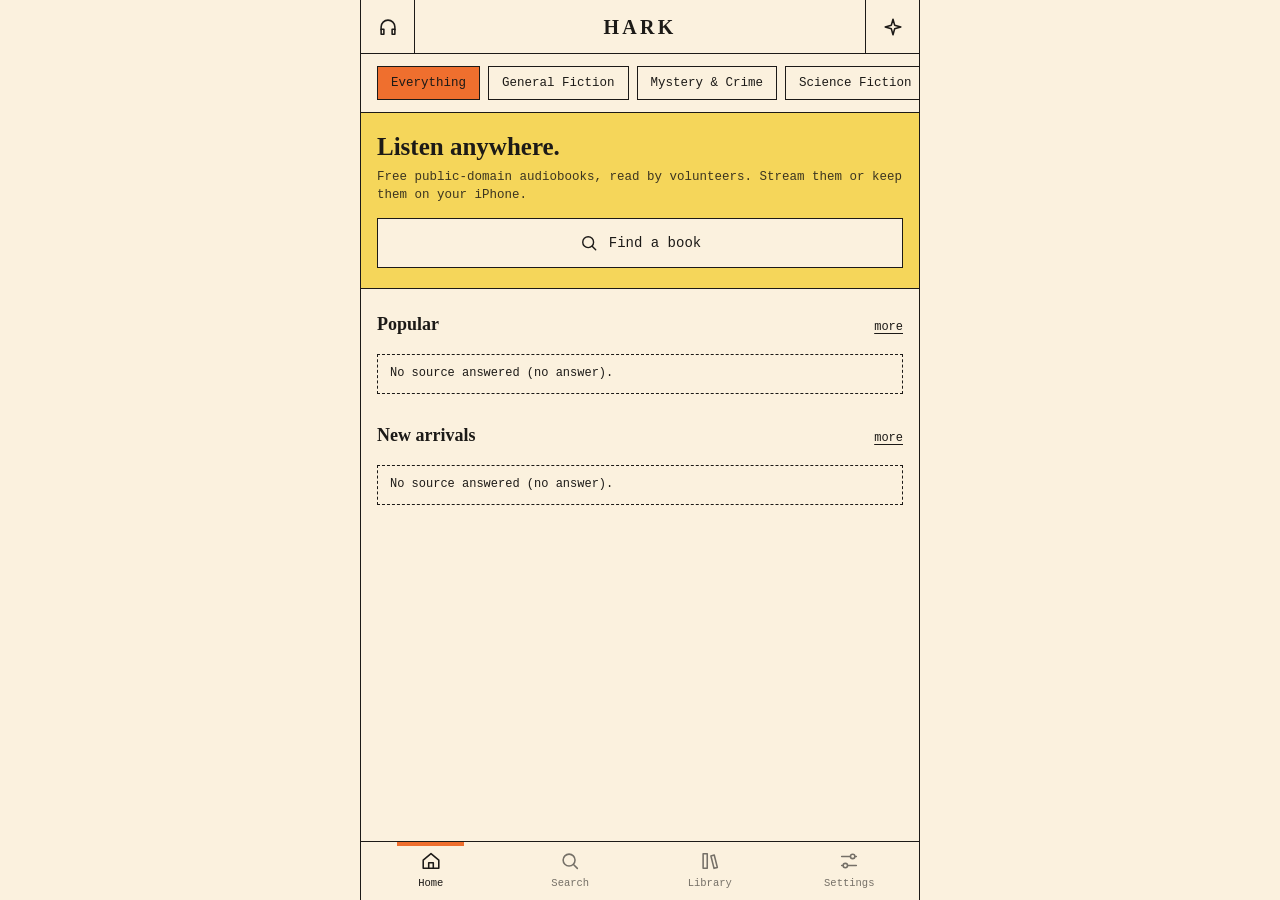
==== index.html @ 47c73001 "Hark: home-screen audiobook player for public-domain recordings Co-Authored-By: Claude Fable 5.2 <no" ====
<!doctype html>
<html lang="en">
<head>
<meta charset="utf-8">
<meta name="viewport" content="width=device-width, initial-scale=1, viewport-fit=cover">
<meta http-equiv="Content-Security-Policy" content="default-src 'self'; script-src 'self' https://librivox.org; style-src 'self'; img-src 'self' data: blob: https://archive.org https://*.archive.org; media-src 'self' data: blob: https://archive.org https://*.archive.org; connect-src 'self' https://archive.org https://*.archive.org; worker-src 'self'; manifest-src 'self'; base-uri 'none'; form-action 'none'">
<meta name="referrer" content="no-referrer">
<title>Hark</title>
<meta name="description" content="A light player for free public-domain audiobooks.">
<meta name="theme-color" content="#FBF1DE">
<meta name="apple-mobile-web-app-capable" content="yes">
<meta name="mobile-web-app-capable" content="yes">
<meta name="apple-mobile-web-app-title" content="Hark">
<meta name="apple-mobile-web-app-status-bar-style" content="default">
<meta name="format-detection" content="telephone=no">
<link rel="manifest" href="manifest.webmanifest">
<link rel="apple-touch-icon" href="icons/icon-180.png">
<link rel="icon" href="icons/icon-192.png" type="image/png">
<link rel="stylesheet" href="css/app.css">
<script src="js/boot.js"></script>
</head>
<body>
<div id="app">
  <div id="screens"></div>
  <div id="mini" hidden></div>
  <nav id="tabs" aria-label="Main"></nav>
</div>
<div id="player" aria-hidden="true"></div>
<div id="scrim" hidden></div>
<div id="sheet" role="dialog" aria-modal="true" hidden></div>
<div id="toast" role="status" hidden></div>
<input type="file" id="pick" accept="image/*" hidden>
<noscript>Hark needs JavaScript to run.</noscript>
<script type="module" src="js/app.js"></script>
</body>
</html>
---- css/app.css ----
/* Hark — bordered, flat, paper-like. System fonts only (nothing to download). */
:root {
  --bg: #FBF1DE; --ink: #1C1A17; --accent: #EF6F2E; --on-accent: #1C1A17;
  --hi: #F5D65A; --on-hi: #1C1A17; --muted: #777066; --soft: #E3D9C6; --card: #FDF8EE;
  --bw: 1.5px;
  --mono: ui-monospace, "SF Mono", SFMono-Regular, Menlo, Consolas, "Liberation Mono", monospace;
  --serif: ui-serif, "New York", "Iowan Old Style", "Palatino Linotype", Georgia, serif;
  --st: env(safe-area-inset-top, 0px);
  --sb: env(safe-area-inset-bottom, 0px);
  --bar-h: 54px; --tabs-h: 58px;
}

* { box-sizing: border-box; }
html { height: 100%; background: var(--bg); }
body {
  margin: 0; height: 100%; overflow: hidden;
  background: var(--bg); color: var(--ink);
  font: 400 14px/1.45 var(--mono);
  -webkit-font-smoothing: antialiased; -webkit-text-size-adjust: 100%;
  -webkit-tap-highlight-color: transparent; -webkit-touch-callout: none;
  -webkit-user-select: none; user-select: none;
  touch-action: manipulation; overscroll-behavior: none;
}
button {
  font: inherit; color: inherit; background: none; border: 0; padding: 0; margin: 0;
  border-radius: 0; cursor: pointer; touch-action: manipulation; -webkit-appearance: none; appearance: none;
}
[hidden] { display: none !important; }
.ic { display: inline-grid; place-items: center; line-height: 0; flex: none; }
.ell { white-space: nowrap; overflow: hidden; text-overflow: ellipsis; }

/* ---------- frame ---------- */
#app { position: fixed; inset: 0; display: flex; flex-direction: column; max-width: 560px; margin: 0 auto; background: var(--bg); }
#screens { flex: 1; position: relative; min-height: 0; }
.view { position: absolute; inset: 0; display: flex; flex-direction: column; background: var(--bg); }
.view.page { z-index: 5; animation: slide .2s ease-out; }
.scroll { flex: 1; min-height: 0; overflow-y: auto; overflow-x: hidden; -webkit-overflow-scrolling: touch; overscroll-behavior: contain; }
.scroll > :last-child { margin-bottom: 28px; }

.bar { flex: none; display: flex; align-items: stretch; height: calc(var(--bar-h) + var(--st)); padding-top: var(--st); border-bottom: var(--bw) solid var(--ink); }
.bar-title { flex: 1; min-width: 0; display: flex; align-items: center; justify-content: center; padding: 0 12px; font: 700 20px/1 var(--serif); letter-spacing: .16em; }
.bar-title.plain { letter-spacing: 0; font-weight: 600; font-size: 18px; }
.bar-btn { width: var(--bar-h); flex: none; display: grid; place-items: center; }
.bar-btn.l { border-right: var(--bw) solid var(--ink); }
.bar-btn.r { border-left: var(--bw) solid var(--ink); }
button.bar-btn:active { background: var(--soft); }

/* ---------- tabs + mini player ---------- */
#tabs { flex: none; display: flex; border-top: var(--bw) solid var(--ink); padding-bottom: var(--sb); background: var(--bg); }
#tabs button { flex: 1; height: var(--tabs-h); display: flex; flex-direction: column; align-items: center; justify-content: center; gap: 4px; font-size: 10.5px; color: var(--muted); position: relative; }
#tabs button.on { color: var(--ink); }
#tabs button.on::before { content: ""; position: absolute; top: 0; left: 26%; right: 26%; height: 4px; background: var(--accent); }

#mini { flex: none; position: relative; display: flex; align-items: stretch; height: 58px; background: var(--accent); color: var(--on-accent); border-top: var(--bw) solid var(--ink); }
#mini .mi { flex: 1; min-width: 0; padding: 0 14px; text-align: left; display: flex; flex-direction: column; justify-content: center; }
#mini .mt { font-size: 13px; }
#mini .ms { font-size: 11px; opacity: .8; margin-top: 1px; }
#mini .mb { width: 60px; flex: none; display: grid; place-items: center; border-left: var(--bw) solid var(--ink); }
#mini .mb:active, #mini .mi:active { background: rgba(0, 0, 0, .08); }
#mini .mp { position: absolute; left: 0; top: 0; width: 100%; height: 3px; background: var(--ink); transform-origin: left center; transform: scaleX(0); }

/* ---------- common pieces ---------- */
.chips { display: flex; gap: 8px; padding: 12px 16px; overflow-x: auto; scrollbar-width: none; -webkit-overflow-scrolling: touch; }
.chips::-webkit-scrollbar, .shelf::-webkit-scrollbar { display: none; }
.chip { flex: none; height: 34px; padding: 0 13px; border: var(--bw) solid var(--ink); font-size: 12.5px; white-space: nowrap; background: var(--bg); }
.chip.on { background: var(--accent); color: var(--on-accent); }

.hi { background: var(--hi); color: var(--on-hi); padding: 20px 16px; border-block: var(--bw) solid var(--ink); }
.hi.top { border-top: 0; padding-top: calc(18px + var(--st)); }
.hi h2 { font: 600 25px/1.15 var(--serif); margin: 0 0 6px; }
.hi p { margin: 0 0 14px; font-size: 12.5px; opacity: .85; }
.hi .kicker { font-size: 11px; letter-spacing: .08em; text-transform: uppercase; opacity: .75; margin-bottom: 8px; }

.btn { display: flex; align-items: center; justify-content: center; gap: 10px; width: 100%; height: 50px; border: var(--bw) solid var(--ink); font-size: 14px; background: var(--bg); color: var(--ink); }
.btn.fill { background: var(--accent); color: var(--on-accent); }
.btn:active { transform: translate(1px, 1px); }
.btn[disabled] { opacity: .5; }
.link { font-size: 12px; text-decoration: underline; text-underline-offset: 3px; padding: 10px 0; color: var(--muted); }

.pg { height: 4px; background: rgba(127, 127, 127, .28); margin: 12px 0 14px; }
.pg i { display: block; height: 100%; background: currentColor; }

.sec { display: flex; align-items: baseline; justify-content: space-between; padding: 22px 16px 10px; }
.sec h3 { margin: 0; font: 600 18px/1.2 var(--serif); }
.sec button { font-size: 12px; text-decoration: underline; text-underline-offset: 3px; padding: 8px 0 8px 14px; }

.cover { position: relative; border: var(--bw) solid var(--ink); padding: 4px; background: var(--card); aspect-ratio: 1; }
.cover img { display: block; width: 100%; height: 100%; object-fit: cover; }
.cover .ph { width: 100%; height: 100%; display: grid; place-items: center; background: var(--hi); color: var(--on-hi); font: 700 26px var(--serif); }

.shelf { display: flex; align-items: flex-start; gap: 12px; padding: 0 16px 6px; overflow-x: auto; scroll-snap-type: x proximity; scroll-padding-left: 16px; scrollbar-width: none; -webkit-overflow-scrolling: touch; }
.card { flex: none; width: 132px; scroll-snap-align: start; text-align: left; }
.card:active .cover { transform: translate(1px, 1px); }
.card .t { margin-top: 8px; font-size: 12.5px; line-height: 1.3; display: -webkit-box; -webkit-line-clamp: 2; -webkit-box-orient: vertical; overflow: hidden; }
.card .a { font-size: 11px; color: var(--muted); margin-top: 2px; }
.sk { background: var(--soft); }
.card.sk { height: 190px; }

.row { display: flex; gap: 14px; padding: 14px 16px; border-bottom: 1px solid var(--soft); align-items: center; width: 100%; text-align: left; cursor: pointer; }
.row:active { background: var(--soft); }
.row .cover { width: 68px; flex: none; }
.row .tx { flex: 1; min-width: 0; }
.row .t { font: 600 16px/1.25 var(--serif); display: -webkit-box; -webkit-line-clamp: 2; -webkit-box-orient: vertical; overflow: hidden; }
.row .a { font-size: 12px; color: var(--muted); margin-top: 3px; }
.row .m { font-size: 11px; color: var(--muted); margin-top: 5px; }
.row .rplay { width: 44px; height: 44px; flex: none; display: grid; place-items: center; border: var(--bw) solid var(--ink); background: var(--accent); color: var(--on-accent); }
.row.sk { height: 97px; margin: 0; background: none; }
.row.sk::before { content: ""; width: 68px; height: 68px; background: var(--soft); flex: none; }
.row.sk::after { content: ""; flex: 1; height: 40px; background: var(--soft); }

.empty { padding: 44px 28px; text-align: center; color: var(--muted); font-size: 13px; }
.empty h4 { font: 600 18px var(--serif); color: var(--ink); margin: 0 0 8px; }
.empty .btn { margin-top: 18px; }
.note { margin: 12px 16px 0; padding: 10px 12px; border: 1px dashed var(--ink); font-size: 12px; }
.more { padding: 16px; }

/* ---------- search ---------- */
.field { display: flex; align-items: center; gap: 10px; height: 50px; padding: 0 6px 0 12px; border: var(--bw) solid var(--ink); background: var(--bg); color: var(--ink); }
.field input { flex: 1; min-width: 0; height: 100%; border: 0; outline: 0; background: transparent; color: inherit; font: 400 16px var(--mono); border-radius: 0; -webkit-appearance: none; appearance: none; -webkit-user-select: text; user-select: text; }
.field input::-webkit-search-cancel-button { display: none; }
.field input::placeholder { color: var(--muted); }
.field button { width: 40px; height: 40px; display: grid; place-items: center; }
.grow { display: flex; align-items: center; justify-content: space-between; width: calc(100% - 32px); margin: 0 16px; height: 56px; border-bottom: 1px solid var(--ink); font-size: 14px; text-align: left; }
.grow:active { background: var(--soft); }

/* ---------- book page ---------- */
.bk-head { display: flex; gap: 18px; padding: 22px 16px 18px; }
.bk-head .cover { width: 118px; flex: none; align-self: flex-start; box-shadow: 4px 4px 0 var(--ink); }
.bk-title { font: 600 21px/1.2 var(--serif); margin: 0 0 8px; -webkit-user-select: text; user-select: text; }
.bk-by { font-size: 12.5px; color: var(--muted); margin-top: 3px; }
.bk-by b { color: var(--ink); font-weight: 400; }
.pad { padding: 0 16px; }
.acts { display: grid; grid-template-columns: repeat(3, 1fr); border: var(--bw) solid var(--ink); margin: 12px 16px 0; }
.acts button { height: 66px; display: flex; flex-direction: column; align-items: center; justify-content: center; gap: 5px; font-size: 11px; }
.acts button + button { border-left: var(--bw) solid var(--ink); }
.acts button:active { background: var(--soft); }
.acts button.on { background: var(--hi); color: var(--on-hi); }
.meta { margin: 18px 16px 0; padding: 14px 0; border-block: 1px solid var(--ink); display: grid; grid-template-columns: 96px 1fr; gap: 8px 0; font-size: 12.5px; }
.meta dt { color: var(--muted); }
.meta dd { margin: 0; }
.desc { padding: 16px 16px 0; font: 400 15.5px/1.55 var(--serif); white-space: pre-line; -webkit-user-select: text; user-select: text; }
.desc.clamp { display: -webkit-box; -webkit-line-clamp: 6; -webkit-box-orient: vertical; overflow: hidden; }
.ch { display: flex; align-items: center; gap: 12px; width: 100%; min-height: 50px; padding: 10px 16px; border-bottom: 1px solid var(--soft); text-align: left; font-size: 13px; }
.ch:active { background: var(--soft); }
.ch .n { width: 26px; color: var(--muted); font-size: 11px; flex: none; }
.ch .ct { flex: 1; min-width: 0; }
.ch .d { color: var(--muted); font-size: 11px; flex: none; display: flex; align-items: center; gap: 6px; }
.ch.on { background: var(--hi); color: var(--on-hi); }
.ch.on .n, .ch.on .d { color: inherit; }

/* ---------- full player ---------- */
#player { position: fixed; inset: 0; z-index: 40; display: flex; flex-direction: column; max-width: 560px; margin: 0 auto; background: var(--bg); transform: translateY(102%); visibility: hidden; transition: transform .28s cubic-bezier(.2, .8, .2, 1), visibility 0s .28s; }
#player.open { transform: none; visibility: visible; transition: transform .28s cubic-bezier(.2, .8, .2, 1), visibility 0s; }
#player.drag { transition: none; }
.pl-top { flex: 1; min-height: 0; display: flex; flex-direction: column; }
.pl-body { flex: 1; min-height: 0; display: flex; flex-direction: column; align-items: center; justify-content: center; padding: 12px 28px; gap: 6px; text-align: center; }
.pl-body .cover { width: min(64vw, 300px, 36vh); box-shadow: 6px 6px 0 var(--ink); margin-bottom: 20px; }
.pl-title { font: 600 21px/1.2 var(--serif); max-width: 100%; display: -webkit-box; -webkit-line-clamp: 2; -webkit-box-orient: vertical; overflow: hidden; }
.pl-ch { font-size: 13px; max-width: 100%; }
.pl-by { font-size: 12px; color: var(--muted); max-width: 100%; }
.pl-ctl { flex: none; background: var(--accent); color: var(--on-accent); border-top: var(--bw) solid var(--ink); padding: 14px 18px calc(16px + var(--sb)); }
.pl-times { display: flex; justify-content: space-between; font-size: 11.5px; margin-top: 2px; font-variant-numeric: tabular-nums; }
.pl-main { display: flex; align-items: center; justify-content: space-between; margin: 8px 0 14px; }
.pl-main button { width: 54px; height: 54px; display: grid; place-items: center; position: relative; }
.pl-main button:active { opacity: .6; }
.pl-main .pp { width: 70px; height: 70px; border: var(--bw) solid var(--ink); border-radius: 50%; background: var(--bg); color: var(--ink); }
.pl-main .pp.busy { opacity: .6; }
.skipn { position: absolute; top: 50%; left: 50%; transform: translate(-50%, -40%); font-size: 9.5px; font-weight: 700; }
.pl-sub { display: grid; grid-template-columns: repeat(3, 1fr); border: var(--bw) solid currentColor; }
.pl-sub button { height: 46px; font-size: 12px; display: flex; align-items: center; justify-content: center; gap: 7px; }
.pl-sub button + button { border-left: var(--bw) solid currentColor; }
.pl-sub button:active { background: rgba(0, 0, 0, .08); }

input[type=range] { -webkit-appearance: none; appearance: none; display: block; width: 100%; height: 30px; margin: 0; background: transparent; color: inherit; }
input[type=range]::-webkit-slider-runnable-track { height: 4px; background: linear-gradient(currentColor, currentColor) left / var(--p, 0%) 100% no-repeat, rgba(127, 127, 127, .35); }
input[type=range]::-webkit-slider-thumb { -webkit-appearance: none; width: 18px; height: 18px; margin-top: -7px; border-radius: 50%; background: currentColor; border: 0; }
input[type=range]::-moz-range-track { height: 4px; background: rgba(127, 127, 127, .35); }
input[type=range]::-moz-range-progress { height: 4px; background: currentColor; }
input[type=range]::-moz-range-thumb { width: 18px; height: 18px; border-radius: 50%; background: currentColor; border: 0; }

/* ---------- sheets + toast ---------- */
#scrim { position: fixed; inset: 0; z-index: 50; background: rgba(0, 0, 0, .45); }
#sheet { position: fixed; left: 0; right: 0; bottom: 0; z-index: 51; max-width: 560px; margin: 0 auto; max-height: 78vh; display: flex; flex-direction: column; background: var(--bg); color: var(--ink); border-top: var(--bw) solid var(--ink); padding-bottom: var(--sb); animation: up .2s ease-out; }
.sh-head { flex: none; display: flex; align-items: center; justify-content: space-between; height: 54px; padding-left: 16px; border-bottom: var(--bw) solid var(--ink); font: 600 17px var(--serif); }
.sh-body { overflow-y: auto; -webkit-overflow-scrolling: touch; }
.opt { display: flex; align-items: center; justify-content: space-between; gap: 12px; width: 100%; min-height: 52px; padding: 8px 16px; border-bottom: 1px solid var(--soft); font-size: 14px; text-align: left; }
.opt:active { background: var(--soft); }
.opt.on { background: var(--hi); color: var(--on-hi); }
.opts4 { display: grid; grid-template-columns: repeat(4, 1fr); gap: 8px; padding: 16px; }
.opts4 .chip { height: 46px; padding: 0; font-size: 13px; }
.sh-pad { padding: 16px; display: grid; gap: 12px; font-size: 13px; }
.pair { display: grid; grid-template-columns: 1fr 1fr; gap: 12px; }

#toast { position: fixed; left: 50%; bottom: calc(var(--tabs-h) + var(--sb) + 74px); z-index: 60; transform: translateX(-50%); max-width: min(86vw, 480px); padding: 10px 14px; background: var(--ink); color: var(--bg); font-size: 12.5px; text-align: center; pointer-events: none; }

/* ---------- settings ---------- */
.set-h { padding: 24px 16px 8px; font: 600 18px var(--serif); margin: 0; }
.themes { display: grid; grid-template-columns: repeat(4, 1fr); gap: 12px 10px; padding: 6px 16px 14px; }
.sw { display: block; width: 100%; text-align: center; font-size: 10.5px; }
.sw .box { display: grid; grid-template-rows: 3fr 2fr; grid-template-columns: 1fr 1fr; aspect-ratio: 1; border: var(--bw) solid var(--ink); margin-bottom: 5px; overflow: hidden; }
.sw .box b { grid-column: 1 / 3; display: grid; place-items: center; font: 700 18px var(--serif); }
.sw.on .box { outline: 3px solid var(--accent); outline-offset: 2px; }
.sw.big .box b { font-size: 26px; }
.line { display: flex; align-items: center; justify-content: space-between; gap: 12px; min-height: 56px; padding: 9px 16px; border-bottom: 1px solid var(--soft); font-size: 13.5px; }
.line > div:first-child { min-width: 0; }
.line small { display: block; color: var(--muted); font-size: 11px; margin-top: 2px; }
button.line { width: 100%; text-align: left; }
button.line:active { background: var(--soft); }
.seg { display: flex; flex: none; border: var(--bw) solid var(--ink); }
.seg button { height: 36px; min-width: 44px; padding: 0 10px; font-size: 12px; }
.seg button + button { border-left: var(--bw) solid var(--ink); }
.seg button.on { background: var(--accent); color: var(--on-accent); }
.tog { width: 52px; height: 32px; flex: none; border: var(--bw) solid var(--ink); position: relative; }
.tog::after { content: ""; position: absolute; top: 3px; left: 3px; width: 23px; height: 23px; background: var(--ink); transition: transform .15s; }
.tog.on { background: var(--accent); }
.tog.on::after { transform: translateX(20px); }
.dot { width: 9px; height: 9px; border-radius: 50%; display: inline-block; background: var(--muted); margin-right: 8px; }
.dot.ok { background: #3AA66B; }
.dot.bad { background: #D8483B; }
.sq { width: 40px; height: 36px; flex: none; display: grid; place-items: center; border: var(--bw) solid var(--ink); }
.sq:active { background: var(--soft); }
.fine { padding: 12px 16px; font-size: 11.5px; color: var(--muted); line-height: 1.5; }

@keyframes slide { from { transform: translateX(22px); opacity: 0; } }
@keyframes up { from { transform: translateY(40px); opacity: 0; } }
@media (prefers-reduced-motion: reduce) {
  *, #player, #player.open { animation: none !important; transition: none !important; }
}
@media (min-width: 600px) {
  #app, #player { border-inline: var(--bw) solid var(--ink); }
}
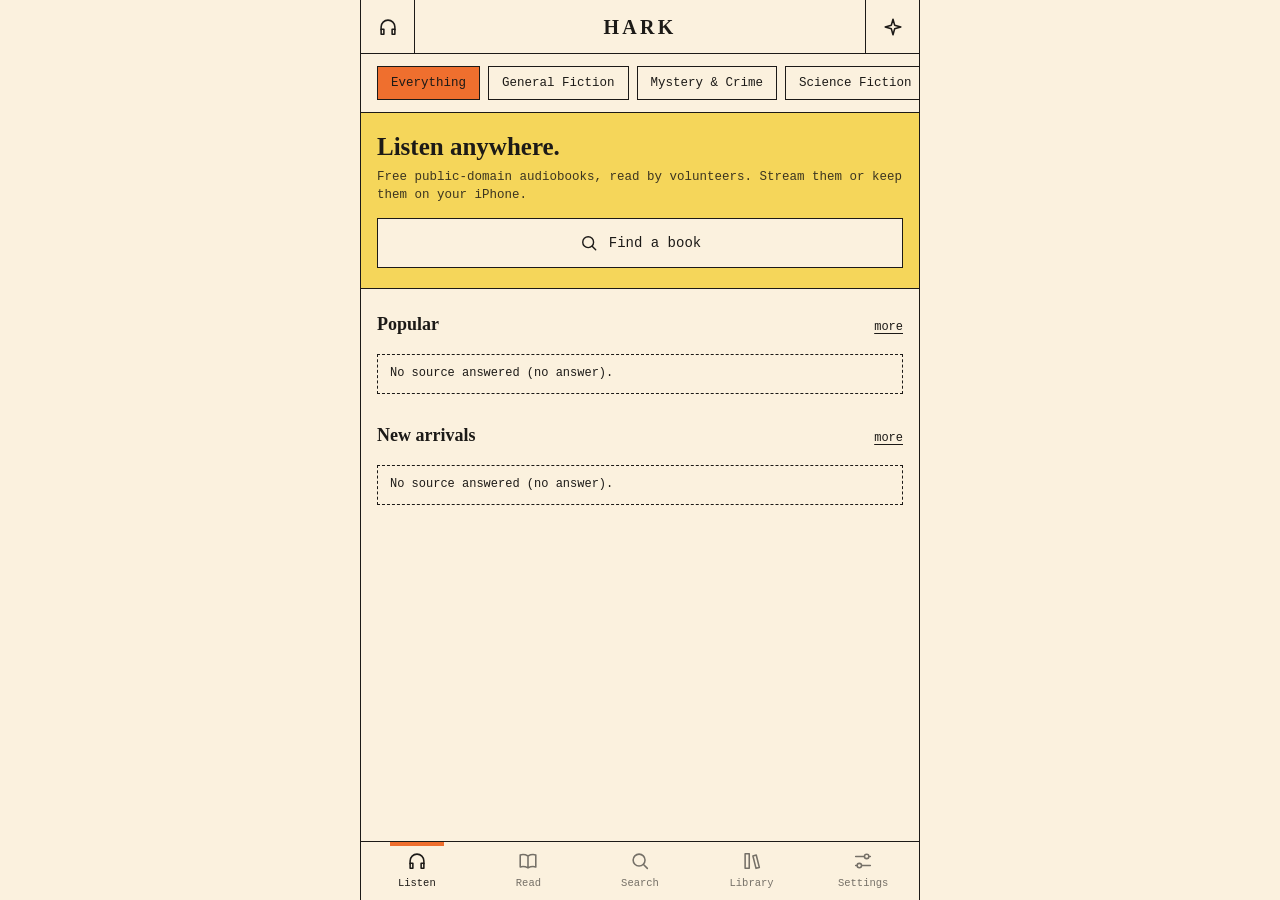
==== commit cd1dc302: "Add ebooks: Read tab, reader, read-along, file import Standard Ebooks and Project Gutenberg (via the" ====
--- a/index.html
+++ b/index.html
@@ -3,7 +3,7 @@
 <head>
 <meta charset="utf-8">
 <meta name="viewport" content="width=device-width, initial-scale=1, viewport-fit=cover">
-<meta http-equiv="Content-Security-Policy" content="default-src 'self'; script-src 'self' https://librivox.org; style-src 'self'; img-src 'self' data: blob: https://archive.org https://*.archive.org; media-src 'self' data: blob: https://archive.org https://*.archive.org; connect-src 'self' https://archive.org https://*.archive.org; worker-src 'self'; manifest-src 'self'; base-uri 'none'; form-action 'none'">
+<meta http-equiv="Content-Security-Policy" content="default-src 'self'; script-src 'self' https://librivox.org; style-src 'self'; img-src 'self' data: blob: https://archive.org https://*.archive.org https://standardebooks.org; media-src 'self' data: blob: https://archive.org https://*.archive.org; connect-src 'self' https://archive.org https://*.archive.org https://standardebooks.org; worker-src 'self'; manifest-src 'self'; base-uri 'none'; form-action 'none'">
 <meta name="referrer" content="no-referrer">
 <title>Hark</title>
 <meta name="description" content="A light player for free public-domain audiobooks.">
@@ -26,10 +26,12 @@
   <nav id="tabs" aria-label="Main"></nav>
 </div>
 <div id="player" aria-hidden="true"></div>
+<div id="reader" aria-hidden="true"></div>
 <div id="scrim" hidden></div>
 <div id="sheet" role="dialog" aria-modal="true" hidden></div>
 <div id="toast" role="status" hidden></div>
 <input type="file" id="pick" accept="image/*" hidden>
+<input type="file" id="pickBook" accept=".epub,.txt,application/epub+zip,text/plain" hidden>
 <noscript>Hark needs JavaScript to run.</noscript>
 <script type="module" src="js/app.js"></script>
 </body>
--- a/css/app.css
+++ b/css/app.css
@@ -229,3 +229,49 @@
 @media (min-width: 600px) {
   #app, #player { border-inline: var(--bw) solid var(--ink); }
 }
+
+/* ---------- ebooks ---------- */
+.cover.tall { aspect-ratio: 2 / 3; }
+.segw { margin-top: 12px; }
+.segw .seg, .sh-seg .seg { width: 100%; background: var(--bg); color: var(--ink); }
+.segw .seg button, .sh-seg .seg button { flex: 1; }
+.sh-seg { padding: 12px 16px; border-bottom: 1px solid var(--soft); }
+.clamp2 { display: -webkit-box; -webkit-line-clamp: 2; -webkit-box-orient: vertical; overflow: hidden; }
+.note-in { display: block; width: 100%; padding: 10px; border: var(--bw) solid var(--ink); border-radius: 0; background: var(--card); color: var(--ink); font: 400 16px/1.4 var(--serif); resize: none; -webkit-appearance: none; appearance: none; -webkit-user-select: text; user-select: text; }
+.quote { font: italic 15px/1.45 var(--serif); border-left: 3px solid var(--accent); padding-left: 12px; max-height: 7.5em; overflow: auto; }
+
+/* ---------- reader ---------- */
+#reader { position: fixed; inset: 0; z-index: 45; display: flex; flex-direction: column; max-width: 560px; margin: 0 auto; background: var(--bg); color: var(--ink); visibility: hidden; opacity: 0; transition: opacity .15s, visibility 0s .15s; }
+#reader.open { visibility: visible; opacity: 1; transition: opacity .15s, visibility 0s; }
+#reader.bare .rd-top, #reader.bare .rd-audio { display: none; }
+#reader.bare .rd-stage { margin-top: var(--st); }
+.bar-title.rd-title { display: block; align-self: center; font: 400 13px/1.3 var(--mono); letter-spacing: 0; }
+.rd-stage { flex: 1; min-height: 0; position: relative; overflow: hidden; }
+.rd-stage.scrolling { overflow-y: auto; -webkit-overflow-scrolling: touch; overscroll-behavior: contain; }
+.rd-flow { column-fill: auto; overflow-wrap: break-word; -webkit-user-select: text; user-select: text; -webkit-touch-callout: default; }
+.rd-flow.hyph { -webkit-hyphens: auto; hyphens: auto; }
+.rd-flow p { margin: 0 0 .85em; }
+.rd-flow h2, .rd-flow h3, .rd-flow h4 { font-weight: 600; line-height: 1.25; margin: .2em 0 .9em; break-after: avoid; text-align: left; }
+.rd-flow h2 { font-size: 1.4em; }
+.rd-flow h3 { font-size: 1.15em; }
+.rd-flow h4 { font-size: 1em; }
+.rd-flow blockquote { margin: 0 0 .85em; padding-left: 1em; border-left: 2px solid var(--soft); }
+.rd-flow hr { border: 0; border-top: 1px solid var(--muted); width: 30%; margin: 1.4em auto; }
+.rd-flow img { display: block; max-width: 100%; max-height: 60vh; height: auto; margin: 0 auto; break-inside: avoid; }
+.rd-flow pre { white-space: pre-wrap; font-family: var(--mono); font-size: .85em; margin: 0 0 .85em; }
+.rd-flow table { width: 100%; border-collapse: collapse; font-size: .85em; margin-bottom: 1em; }
+.rd-flow td, .rd-flow th { border-bottom: 1px solid var(--soft); padding: 4px 6px; vertical-align: top; text-align: left; }
+.rd-flow ul, .rd-flow ol { padding-left: 1.3em; margin: 0 0 .85em; }
+.rd-flow mark { color: inherit; background: rgba(250, 204, 21, .45); }
+.rd-flow mark.noted { border-bottom: 2px dotted currentColor; }
+.rd-flow mark.found { background: rgba(239, 111, 46, .45); }
+.rd-end { padding: 8px 16px 28px; display: grid; gap: 10px; }
+.rd-audio { flex: none; display: flex; align-items: center; gap: 8px; padding: 8px 12px; border-top: var(--bw) solid var(--ink); background: var(--accent); color: var(--on-accent); font-size: 12px; }
+.rd-audio .sq, .rd-audio .chip { border-color: currentColor; background: transparent; color: inherit; height: 36px; }
+.rd-sel { flex: none; display: grid; grid-template-columns: 1fr 1fr; gap: 10px; padding: 8px 12px; border-top: var(--bw) solid var(--ink); }
+.rd-sel .btn { height: 42px; }
+.rd-foot { flex: none; padding-bottom: var(--sb); border-top: 1px solid var(--soft); }
+.rd-pg { height: 3px; background: var(--soft); }
+.rd-pg i { display: block; height: 100%; background: var(--ink); transform-origin: left center; transform: scaleX(0); }
+.rd-info { display: flex; justify-content: space-between; gap: 12px; padding: 7px 14px 8px; font-size: 11px; color: var(--muted); white-space: nowrap; }
+@media (min-width: 600px) { #reader { border-inline: var(--bw) solid var(--ink); } }
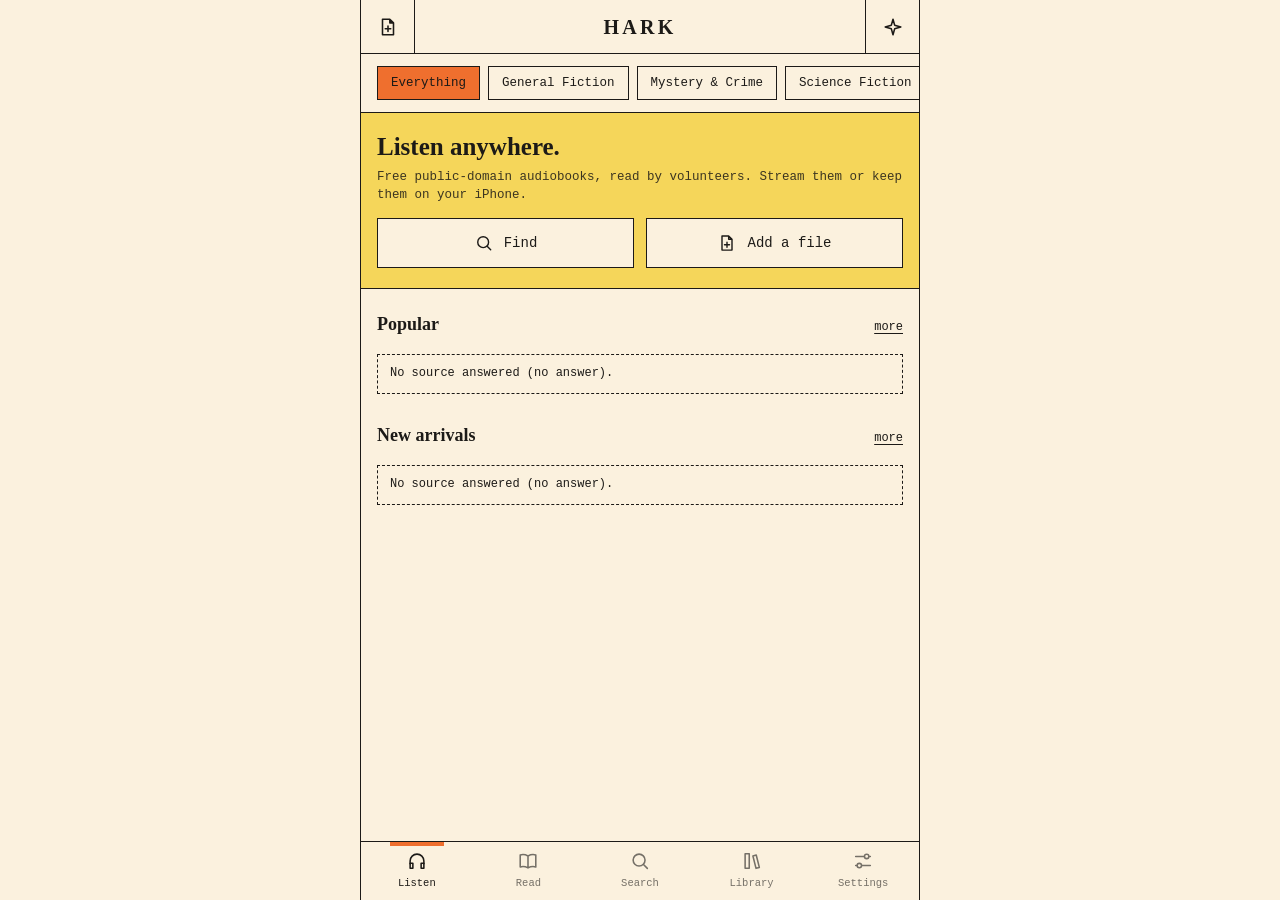
==== commit b408efcd: "Add importing your own audiobook files (m4b, m4a, mp3) Co-Authored-By: Claude Fable 5.2 <noreply@ant" ====
--- a/index.html
+++ b/index.html
@@ -32,6 +32,7 @@
 <div id="toast" role="status" hidden></div>
 <input type="file" id="pick" accept="image/*" hidden>
 <input type="file" id="pickBook" accept=".epub,.txt,application/epub+zip,text/plain" hidden>
+<input type="file" id="pickAudio" accept=".m4b,.m4a,.mp3,audio/mp4,audio/mpeg,audio/x-m4b" multiple hidden>
 <noscript>Hark needs JavaScript to run.</noscript>
 <script type="module" src="js/app.js"></script>
 </body>
